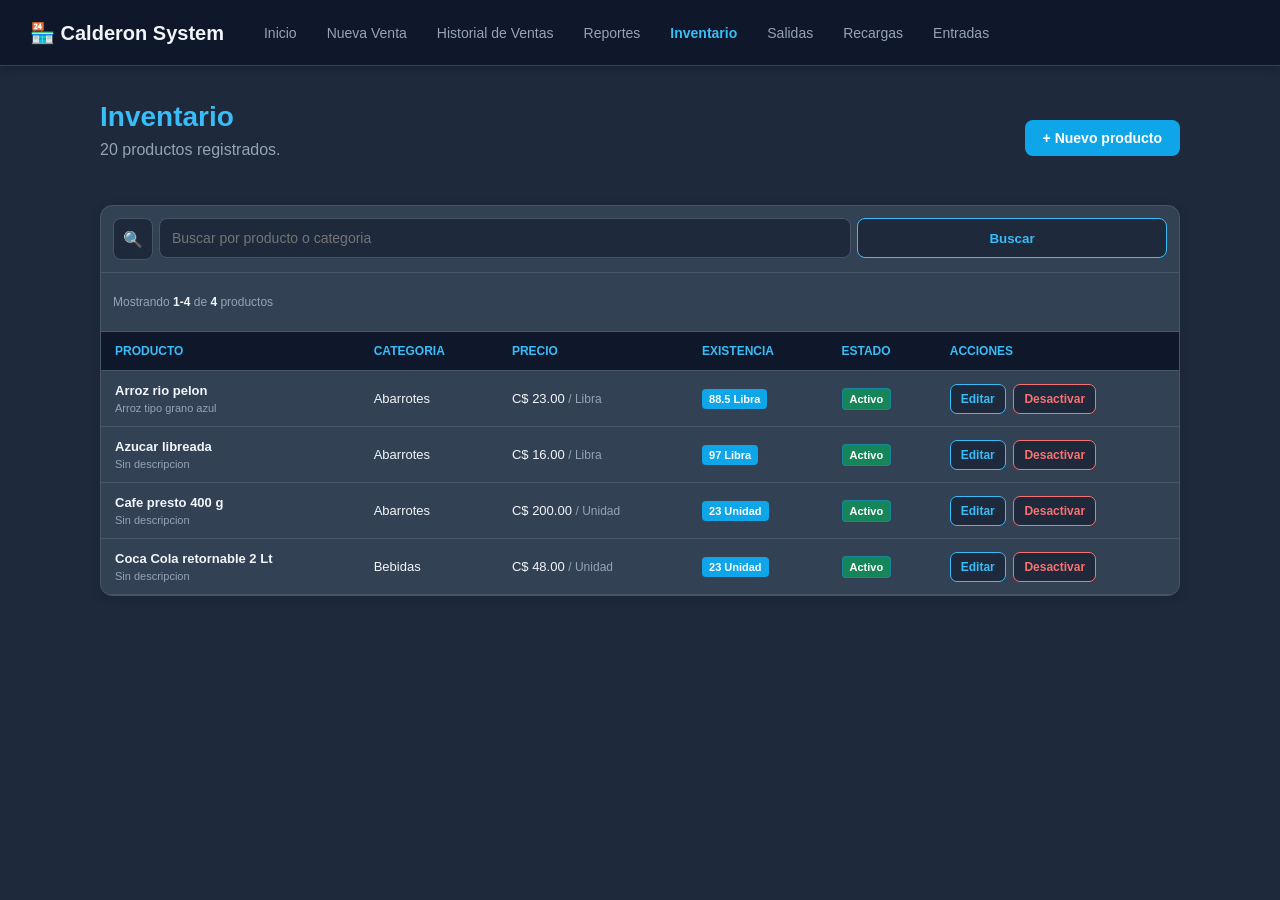
==== Archivos/Pulperia_Proyecto_Respaldo/inventario.html @ 555a3249 "Add files via upload" ====
<!DOCTYPE html>
<html lang="es">

<head>

    <meta charset="UTF-8">

    <meta name="viewport" content="width=device-width, initial-scale=1.0">

    <title>Inventario - Calderon System</title>

    <link rel="stylesheet" href="css/estilos.css">

</head>

<body>

    <header class="barra-superior">

        <div class="logo">
            🏪 Calderon System
        </div>

        <nav class="menu">

            <a href="index.html">Inicio</a>

            <a href="NVenta.html">Nueva Venta</a>

            <a href="historial.html">Historial de Ventas</a>

            <a href="reportes.html">Reportes</a>

            <a href="inventario.html" class="activo">Inventario</a>

            <a href="salidas.html">Salidas</a>

            <a href="recargas.html">Recargas</a>

            <a href="Entradas.html">Entradas</a>

        </nav>

    </header>


    <main class="contenido-principal">

        <section class="encabezado-pagina">

            <div>

                <h1>Inventario</h1>

                <p>20 productos registrados.</p>

            </div>


            <a href="#" class="boton-nuevo-producto">
                + Nuevo producto
            </a>

        </section>


        <section class="inventario-contenedor">

            <div class="busqueda-inventario">

                <div class="icono-busqueda">
                    🔍
                </div>

                <input
                    type="text"
                    placeholder="Buscar por producto o categoria"
                >

                <button>
                    Buscar
                </button>

            </div>

            <div class="controles-inventario">

                <div class="cantidad-productos">
                    Mostrando <strong>1-4</strong> de <strong>4</strong> productos
                </div>

            </div>

            <table class="tabla-inventario">


    <thead>

        <tr>

            <th>Producto</th>
            <th>Categoria</th>
            <th>Precio</th>
            <th>Existencia</th>
            <th>Estado</th>
            <th>Acciones</th>

        </tr>

    </thead>


    <tbody>

        <tr>

            <td>
                <strong>Arroz rio pelon</strong>
                <small>Arroz tipo grano azul</small>
            </td>

            <td>Abarrotes</td>

            <td>
                C$ 23.00 <span>/ Libra</span>
            </td>

            <td>
                <span class="stock-normal">88.5 Libra</span>
            </td>

            <td>
                <span class="estado-activo">Activo</span>
            </td>

            <td class="acciones-producto">

                <button class="boton-editar">
                    Editar
                </button>

                <button class="boton-desactivar">
                    Desactivar
                </button>

            </td>

        </tr>


        <tr>

            <td>
                <strong>Azucar libreada</strong>
                <small>Sin descripcion</small>
            </td>

            <td>Abarrotes</td>

            <td>
                C$ 16.00 <span>/ Libra</span>
            </td>

            <td>
                <span class="stock-normal">97 Libra</span>
            </td>

            <td>
                <span class="estado-activo">Activo</span>
            </td>

            <td class="acciones-producto">

                <button class="boton-editar">
                    Editar
                </button>

                <button class="boton-desactivar">
                    Desactivar
                </button>

            </td>

        </tr>


        <tr>

            <td>
                <strong>Cafe presto 400 g</strong>
                <small>Sin descripcion</small>
            </td>

            <td>Abarrotes</td>

            <td>
                C$ 200.00 <span>/ Unidad</span>
            </td>

            <td>
                <span class="stock-normal">23 Unidad</span>
            </td>

            <td>
                <span class="estado-activo">Activo</span>
            </td>

            <td class="acciones-producto">

                <button class="boton-editar">
                    Editar
                </button>

                <button class="boton-desactivar">
                    Desactivar
                </button>

            </td>

        </tr>


        <tr>

            <td>
                <strong>Coca Cola retornable 2 Lt</strong>
                <small>Sin descripcion</small>
            </td>

            <td>Bebidas</td>

            <td>
                C$ 48.00 <span>/ Unidad</span>
            </td>

            <td>
                <span class="stock-normal">23 Unidad</span>
            </td>

            <td>
                <span class="estado-activo">Activo</span>
            </td>

            <td class="acciones-producto">

                <button class="boton-editar">
                    Editar
                </button>

                <button class="boton-desactivar">
                    Desactivar
                </button>

            </td>

        </tr>

    </tbody>

</table>

        </div>

                </section>

            </main>


    <script src="js/script.js"></script>

</body>

</html>
---- Archivos/Pulperia_Proyecto_Respaldo/css/estilos.css ----
/* index.html */
/* Fuente y Color  */
body {
    margin: 0;
    font-family: Arial, sans-serif;
    background-color: #1e293b;
    color: #f1f5f9;
    color-scheme: dark;
}

/* Banner */
.barra-superior {
    background-color: #0f172a;
    height: 65px;
    display: flex;
    align-items: center;
    padding: 0px 30px;
    border-bottom: 1px solid #334155;
    box-shadow: 0 2px 8px rgba(15, 23, 42, 0.45);
}

/* Emoji de la pulperia */
.logo {
    font-size: 20px;
    font-weight: bold;
    color: #f1f5f9;
}

/* Menu de navegacion */
.menu {
    display: flex;
    gap: 30px;
    margin-left: 40px;
}

/* Estilo del texto de la pestaña de Navegacion */
.menu a {
    text-decoration: none;
    color: #94a3b8;
    font-size: 14px;
}

/* Estilo de la pestaña de Navegacion al pasar el mouse por encima */
.menu a:hover {
    color: #38bdf8;
}

/* Estilo de la pestaña de Navegacion activa */
.menu a.activo {
    color: #38bdf8;
    font-weight: bold;
}

/* Todo lo que esta debajo del banner */
.contenido-principal {
    padding: 35px 100px;
}

/* Encabezado del dashboard */
.encabezado-dashboard {
    display: flex;
    justify-content: space-between;
    align-items: center;
    margin-bottom: 30px;
}

/* Estilo del texto del encabezado del dashboard */
.encabezado-dashboard h1 {
    margin: 0;
    font-size: 28px;
    color: #38bdf8;
}

.encabezado-dashboard p {
    margin-top: 8px;
    color: #94a3b8;
}

/* Estilo de la fecha del dashboard */
.fecha {
    color: #38bdf8;
    font-size: 14px;
    background-color: #334155;
    border: 1px solid #475569;
    padding: 18px;
    border-radius: 12px;
    display: flex;
    align-items: center;
    gap: 15px;
    box-shadow: 0 3px 10px rgba(15, 23, 42, 0.25);
}

.tarjetas-resumen {
    display: grid;
    grid-template-columns: repeat(3, 1fr);
    gap: 20px;
}

.tarjeta {
    color: #f1f5f9;
    padding: 18px;
    border-radius: 12px;
    display: flex;      
    align-items: center;
    gap: 15px;
    box-shadow: 0 3px 10px rgba(15, 23, 42, 0.25);
}

.tarjeta-ventas {
    background-color: #16865a;
    border: 1px solid #16869a;
}

.tarjeta-productos {
    background-color: #0284c7;
    border: 1px solid #38bdf8;
}

.tarjeta-stock {
    background-color: #b45309;
    border: 1px solid #f59e0b;
}

.icono {
    font-size: 27px;
}

.tarjeta h3 {
    margin: 0 0 8px 0;
    color: #f1f5f9;
    font-size: 15px;
    font-weight: bold;
}

.tarjeta p {
    margin: 0;
    color: #ffffff;
    font-size: 22px;
}

.informacion-dashboard {
    display: grid;
    grid-template-columns: 2fr 1fr;
    gap: 20px;
    margin-top: 30px;
}

.ventas-recientes, .stock-bajo {
    background-color: #334155;
    border: 1px solid #475569;
    padding: 22px;
    border-radius: 12px;
    box-shadow: 0 3px 10px rgba(15, 23, 42, 0.25);
}

.ventas-recientes h2, .stock-bajo h2 {
    margin: 0 0 20px 0;
    color: #38bdf8;
    font-size: 18px;
}

table {
    width: 100%;
    border-collapse: collapse;
}

th {
    text-align: left;
    color: #94a3b8;
    font-size: 13px;
    padding: 10px;
    border-bottom: 1px solid #475569;
}

td {
    padding: 12px 10px;
    color: #f1f5f9;
    font-size: 14px;
    border-bottom: 1px solid #475569;
}

.acciones-rapidas {
    margin-top: 30px;
}

.acciones-rapidas h2 {
    margin: 0 0 20px 0;
    color: #38bdf8;
    font-size: 18px;
}

.botones-acciones {
    display: grid;
    grid-template-columns: repeat(3, 1fr);
    gap: 20px;
}

.boton-accion {
    background-color: #334155;
    border: 1px solid #475569;
    padding: 18px;
    border-radius: 12px;
    display: flex;
    align-items: center;
    gap: 12px;
    text-decoration: none;
    color: #f1f5f9;
    font-size: 14px;
    box-shadow: 0 3px 10px rgba(15, 23, 42, 0.25);
    transition: 0.2s;
}

.boton-accion:hover {
    transform: translateY(-2px);
    background-color: #1e293b;
    border-color: #38bdf8;
    color: #38bdf8;
    box-shadow: 0 4px 12px rgba(15, 23, 42, 0.4);
}

.accion-icono {
    font-size: 24px;
}

/* historial.html */
.encabezado-pagina {
    display: flex;
    justify-content: space-between;
    align-items: center;
    margin-bottom: 30px;
}

.encabezado-pagina h1 {
    margin: 0;
    font-size: 28px;
    color: #38bdf8;
}

.encabezado-pagina p {
    margin-top: 8px;
    color: #94a3b8;
}

.boton-nueva-venta {
    background-color: #16865a;
    border: 1px solid #16869a;
    color: #ffffff;
    padding: 11px 18px;
    border-radius: 8px;
    text-decoration: none;
    font-size: 14px;
    font-weight: bold;
}

.boton-nueva-venta:hover {
    background-color: #157347;
}

.filtros-historial {
    background-color: #334155;
    border: 1px solid #475569;
    padding: 22px;
    border-radius: 12px;
    box-shadow: 0 3px 10px rgba(15, 23, 42, 0.25);
    display: grid;
    grid-template-columns: 1fr 1fr 1.2fr auto auto;
    gap: 8px;
    align-items: end;
}

.campo-filtro {
    display: flex;
    flex-direction: column;
    gap: 7px;
}

.campo-filtro label {
    color: #f1f5f9;
    font-size: 13px;
    font-weight: bold;
}

.campo-filtro input {
    height: 40px;
    padding: 0 12px;
    border: 1px solid #475569;
    border-radius: 8px;
    background-color: #1e293b;
    color: #f1f5f9;
    font-size: 14px;
    box-sizing: border-box;
}

.campo-filtro input:focus {
    outline: none;
    border-color: #38bdf8;
}

.boton-filtrar {
    height: 40px;
    padding: 0 25px;
    border: none;
    border-radius: 8px;
    background-color: #0ea5e9;
    color: #ffffff;
    font-weight: bold;
    cursor: pointer;
}

.boton-filtrar:hover {
    background-color: #0284c7;
}

.boton-limpiar {
    height: 40px;
    width: 55px;
    border: 1px solid #475569;
    border-radius: 8px;
    background-color: #1e293b;
    color: #f1f5f9;
    cursor: pointer;
}

.boton-limpiar:hover {
    background-color: #475569;
}

.filtros-rapidos {
    grid-column: 1 / -1;
    display: flex;
    gap: 8px;
    margin-top: 5px;
}

.filtro-rapido {
    padding: 7px 12px;
    border-radius: 8px;
    border: 1px solid #475569;
    background-color: #1e293b;
    color: #f1f5f9;
    font-size: 13px;
    cursor: pointer;
}

.filtro-rapido:hover {
    background-color: #475569;
}

.filtro-rapido.activo {
    background-color: #0ea5e9;
    border-color: #0ea5e9;
    color: #ffffff;
}

.resultados-historial {
    background-color: #334155;
    border: 1px solid #475569;
    margin-top: 15px;
    border-radius: 12px;
    box-shadow: 0 3px 10px rgba(15, 23, 42, 0.25);
    overflow: hidden;
}

.cabecera-resultados {
    min-height: 70px;
    padding: 0 15px;
    display: flex;
    justify-content: space-between;
    align-items: center;
    border-bottom: 1px solid #475569;
}

.cabecera-resultados span {
    color: #94a3b8;
    font-size: 14px;
}

.ventas-por-pagina {
    padding: 10px 12px;
    border: 1px solid #475569;
    border-radius: 8px;
    background-color: #1e293b;
    color: #f1f5f9;
    font-size: 14px;
}

.sin-ventas {
    min-height: 280px;
    display: flex;
    flex-direction: column;
    justify-content: center;
    align-items: center;
    text-align: center;
}

.icono-sin-ventas {
    font-size: 40px;
    margin-bottom: 15px;
}

.sin-ventas h2 {
    margin: 0 0 8px 0;
    color: #f1f5f9;
    font-size: 16px;
}

.sin-ventas p {
    margin: 0;
    color: #94a3b8;
    font-size: 14px;
}

/* recargas.html */
.cuadro-Claro-Tigo {
    display: grid;
    grid-template-columns: repeat(2, 1fr);
    gap: 40px;
}

.cuadro{
    color: #f1f5f9;
    padding: 25px ;
    border-radius: 12px;
    display: flex;      
    align-items: center;
    gap: 60px;
    box-shadow: 0 3px 10px rgba(15, 23, 42, 0.25);
}

.claro {
    background: linear-gradient(135deg, #991b1b, #dc2626);
    border: 1px solid #f87171;
}

.tigo {
    background: linear-gradient(135deg, #1e3a8a, #2563eb);
    border: 1px solid #38bdf8;
}

.cuadro p {
    margin: 0;
    font-size: 20px;
}

.zona-recargas {
    display: grid;
    grid-template-columns: 330px 1fr;
    margin-top: 20px;
    gap: 20px;
}

.formulario-recarga {
    background-color: #334155;
    border: 1px solid #475569;
    width: 100%;
    max-width: 330px;
    padding: 20px;
    border-radius: 12px;
    box-shadow: 0 3px 10px rgba(15, 23, 42, 0.25);
    box-sizing: border-box;
}

.formulario-recarga h2 {
    margin: 0 0 20px 0;
    color: #38bdf8;
    font-size: 18px;
}

.campo-recarga {
    display: flex;
    flex-direction: column;
    gap: 7px;
    margin-bottom: 17px;
}

.campo-recarga label {
    color: #f1f5f9;
    font-size: 13px;
    font-weight: bold;
}

.campo-recarga select, .campo-recarga input {
    width: 100%;
    height: 40px;
    padding: 0 12px;
    border: 1px solid #475569;
    border-radius: 8px;
    background-color: #1e293b;
    color: #f1f5f9;
    font-size: 14px;
    box-sizing: border-box;
}

.campo-recarga select:focus, .campo-recarga input:focus {
    outline: none;
    border-color: #38bdf8;
}

.campo-monto {
    display: flex;
}

.campo-monto span {
    width: 42px;
    height: 40px;
    display: flex;
    align-items: center;
    justify-content: center;
    background-color: #0f172a;
    border: 1px solid #475569;
    border-radius: 8px 0 0 8px;
    color: #38bdf8;
    box-sizing: border-box;
}

.campo-monto input {
    border-radius: 0 8px 8px 0;
}

.boton-registrar-recarga {
    width: 100%;
    height: 40px;
    border: none;
    border-radius: 8px;
    background-color: #0ea5e9;
    color: #ffffff;
    font-size: 14px;
    font-weight: bold;
    cursor: pointer;
}

.boton-registrar-recarga:hover {
    background-color: #0284c7;
}

.ultimas-recargas {

    background-color: #334155;

    border: 1px solid #475569;

    border-radius: 12px;

    box-shadow: 0 3px 10px rgba(15, 23, 42, 0.25);

    overflow: hidden;

}


.ultimas-recargas h2 {

    margin: 0;

    padding: 12px 15px;

    background-color: #0f172a;

    color: #38bdf8;

    font-size: 18px;

}


.tabla-recargas {

    overflow-x: auto;

}


.ultimas-recargas table {

    width: 100%;

    border-collapse: collapse;

}


.ultimas-recargas th {

    text-align: left;

    padding: 10px 12px;

    color: #94a3b8;

    font-size: 12px;

    border-bottom: 1px solid #475569;

}


.ultimas-recargas td {

    padding: 10px 12px;

    color: #f1f5f9;

    font-size: 13px;

    border-bottom: 1px solid #475569;

}


.ultimas-recargas tbody tr:hover {

    background-color: #1e293b;

}


.etiqueta {

    display: inline-block;

    padding: 3px 8px;

    border-radius: 4px;

    color: white;

    font-size: 11px;

    font-weight: bold;

}


.etiqueta.tigo {

    background-color: #2563eb;

}


.etiqueta.claro { 

    background-color: #dc2626;

}


.monto-recarga {

    text-align: right;

    font-weight: bold;

    color: #38bdf8 !important;

}

/* salidas.html */

.etiqueta-stock {

    background-color: #334155;

    color: #fbbf24;

    border: 1px solid #f59e0b;

    padding: 7px 14px;

    border-radius: 6px;

    font-size: 12px;

    font-weight: bold;

}


.zona-salidas {

    display: grid;

    grid-template-columns: 330px 1fr;

    gap: 20px;

    margin-top: 20px;

}


.formulario-salida {

    background-color: #334155;

    border: 1px solid #475569;

    padding: 20px;

    border-radius: 12px;

    box-shadow: 0 3px 10px rgba(15, 23, 42, 0.25);

    box-sizing: border-box;

}


.formulario-salida h2 {

    margin: 0 0 20px 0;

    color: #38bdf8;

    font-size: 18px;

}


.campo-salida {

    display: flex;

    flex-direction: column;

    gap: 7px;

    margin-bottom: 17px;

}


.campo-salida label {

    color: #f1f5f9;

    font-size: 13px;

    font-weight: bold;

}


.campo-salida select,
.campo-salida input {

    width: 100%;

    height: 40px;

    padding: 0 12px;

    border: 1px solid #475569;

    border-radius: 8px;

    background-color: #1e293b;

    color: #f1f5f9;

    font-size: 14px;

    box-sizing: border-box;

}


.campo-salida select:focus,
.campo-salida input:focus {

    outline: none;

    border-color: #38bdf8;

}


.campo-salida small {

    color: #94a3b8;

    font-size: 11px;

}


.boton-registrar-salida {

    width: 100%;

    height: 40px;

    border: 1px solid #16869a;

    border-radius: 8px;

    background-color: #16865a;

    color: #ffffff;

    font-size: 14px;

    font-weight: bold;

    cursor: pointer;

}


.boton-registrar-salida:hover {

    background-color: #157347;

}

/* Historial de salidas */

.historial-salidas {

    background-color: #334155;

    border: 1px solid #475569;

    border-radius: 12px;

    box-shadow: 0 3px 10px rgba(15, 23, 42, 0.25);

    overflow: hidden;

}


.historial-salidas h2 {

    margin: 0;

    padding: 12px 15px;

    background-color: #0f172a;

    color: #38bdf8;

    font-size: 18px;

}


.tabla-salidas {

    overflow-x: auto;

}


.historial-salidas table {

    width: 100%;

    border-collapse: collapse;

}


.historial-salidas th {

    text-align: left;

    padding: 10px 12px;

    color: #94a3b8;

    font-size: 12px;

    border-bottom: 1px solid #475569;

}


.historial-salidas td {

    padding: 10px 12px;

    color: #f1f5f9;

    font-size: 13px;

    border-bottom: 1px solid #475569;

}


.historial-salidas tbody tr:hover {

    background-color: #1e293b;

}


.cantidad-salida {

    display: inline-block;

    padding: 4px 8px;

    border-radius: 4px;

    background-color: #16865a;

    border: 1px solid #16869a;

    color: #ffffff;

    font-size: 11px;

    font-weight: bold;

}

/* inventario.html */

.boton-nuevo-producto {

    background-color: #0ea5e9;

    color: #ffffff;

    padding: 10px 18px;

    border-radius: 8px;

    text-decoration: none;

    font-size: 14px;

    font-weight: bold;

}


.boton-nuevo-producto:hover {

    background-color: #0284c7;

}


.inventario-contenedor {

    background-color: #334155;

    border: 1px solid #475569;

    border-radius: 12px;

    box-shadow: 0 3px 10px rgba(15, 23, 42, 0.25);

    overflow: hidden;

}


.busqueda-inventario {

    display: grid;

    grid-template-columns: 40px 1fr 310px;

    gap: 6px;

    padding: 12px;

    border-bottom: 1px solid #475569;

}


.icono-busqueda {

    height: 40px;

    display: flex;

    align-items: center;

    justify-content: center;

    border: 1px solid #475569;

    background-color: #1e293b;

    color: #94a3b8;

    border-radius: 8px;

}


.busqueda-inventario input {

    height: 40px;

    padding: 0 12px;

    border: 1px solid #475569;

    border-radius: 8px;

    background-color: #1e293b;

    color: #f1f5f9;

    font-size: 14px;

    box-sizing: border-box;

}


.busqueda-inventario input:focus {

    outline: none;

    border-color: #38bdf8;

}


.busqueda-inventario button {

    height: 40px;

    border: 1px solid #38bdf8;

    border-radius: 8px;

    background-color: #1e293b;

    color: #38bdf8;

    font-weight: bold;

    cursor: pointer;

}


.busqueda-inventario button:hover {

    background-color: #0ea5e9;

    border-color: #0ea5e9;

    color: #ffffff;

}

.controles-inventario {

    min-height: 58px;

    padding: 0 12px;

    display: flex;

    justify-content: space-between;

    align-items: center;

    border-bottom: 1px solid #475569;

}


.cantidad-productos {

    color: #94a3b8;

    font-size: 12px;

}


.cantidad-productos strong {

    color: #f1f5f9;

}


.filas-pagina {

    display: flex;

    align-items: center;

    gap: 8px;

    color: #f1f5f9;

    font-size: 12px;

}


.filas-pagina select {

    height: 36px;

    min-width: 90px;

    padding: 0 10px;

    border: 1px solid #475569;

    border-radius: 8px;

    background-color: #1e293b;

    color: #f1f5f9;

    font-size: 13px;

}

/* Tabla de inventario */

.tabla-inventario {

    width: 100%;

    border-collapse: collapse;

}


.tabla-inventario th {

    text-align: left;

    padding: 12px 14px;

    background-color: #0f172a;

    color: #38bdf8;

    font-size: 12px;

    text-transform: uppercase;

    border-bottom: 1px solid #475569;

}


.tabla-inventario td {

    padding: 12px 14px;

    color: #f1f5f9;

    font-size: 13px;

    border-bottom: 1px solid #475569;

}


.tabla-inventario tbody tr:hover {

    background-color: #1e293b;

}


.tabla-inventario td strong {

    display: block;

    color: #f1f5f9;

    font-size: 13px;

}


.tabla-inventario td small {

    display: block;

    margin-top: 4px;

    color: #94a3b8;

    font-size: 11px;

}


.tabla-inventario td span {

    color: #94a3b8;

    font-size: 12px;

}

.acciones-producto {

    white-space: nowrap;

}


.acciones-producto button {

    padding: 7px 10px;

    border-radius: 7px;

    font-size: 12px;

    font-weight: bold;

    cursor: pointer;

    background-color: #1e293b;

}


.boton-editar {

    border: 1px solid #38bdf8;

    color: #38bdf8;

}


.boton-editar:hover {

    background-color: #0ea5e9;

    border-color: #0ea5e9;

    color: #ffffff;

}


.boton-desactivar {

    border: 1px solid #f87171;

    color: #f87171;

    margin-left: 4px;

}


.boton-desactivar:hover {

    background-color: #ef4444;

    border-color: #ef4444;

    color: #ffffff;

}

.stock-normal {

    background-color: #0ea5e9;

    color: #ffffff !important;

    padding: 4px 7px;

    border-radius: 4px;

    font-size: 11px !important;

    font-weight: bold;

}


.estado-activo {

    background-color: #16865a;

    border: 1px solid #16869a;

    color: #ffffff !important;

    padding: 4px 7px;

    border-radius: 4px;

    font-size: 11px !important;

    font-weight: bold;

}


/* REPORTES */

.reportes-filtros {
    display: flex;
    align-items: end;
    flex-wrap: wrap;
    gap: 16px;
    margin: 25px 0;
    padding: 20px;
    background-color: #334155;
    border: 1px solid #475569;
    border-radius: 10px;
}

.reportes-resumen {
    display: grid;
    grid-template-columns: repeat(3, minmax(0, 1fr));
    gap: 20px;
    margin-bottom: 25px;
}

.reporte-tarjeta {
    padding: 22px;
    background-color: #334155;
    border: 1px solid #475569;
    border-radius: 10px;
}

.reporte-tarjeta h3 {
    margin: 0 0 15px;
    color: #94a3b8;
    font-size: 14px;
}

.reporte-valor {
    margin: 0 0 10px;
    color: #38bdf8;
    font-size: 26px;
    font-weight: bold;
}

.reporte-tarjeta small {
    color: #94a3b8;
    font-size: 12px;
}

.reportes-panel {
    padding: 22px;
    background-color: #334155;
    border: 1px solid #475569;
    border-radius: 10px;
}

.reportes-panel-cabecera {
    margin-bottom: 20px;
}

.reportes-panel-cabecera h2 {
    margin: 0 0 8px;
    color: #f1f5f9;
    font-size: 18px;
}

.reportes-panel-cabecera p {
    margin: 0;
    color: #94a3b8;
    font-size: 13px;
}

.reportes-tabla-contenedor {
    overflow-x: auto;
}

.reportes-tabla {
    width: 100%;
    border-collapse: collapse;
}

.reportes-tabla th,
.reportes-tabla td {
    padding: 14px;
    text-align: left;
    border-bottom: 1px solid #475569;
    font-size: 13px;
}

.reportes-tabla th {
    background-color: #0f172a;
    color: #38bdf8;
}

.reportes-tabla td[colspan="3"] {
    padding: 30px;
    text-align: center;
    color: #94a3b8;
}

@media (max-width: 768px) {
    .reportes-resumen {
        grid-template-columns: 1fr;
    }

    .reportes-filtros {
        align-items: stretch;
        flex-direction: column;
    }
}

/* REPORTES: diseño de estadísticas comerciales */
.reportes-principal {
    max-width: 1370px;
    margin: 0 auto;
    padding: 28px 42px 50px;
    box-sizing: border-box;
}

.encabezado-reportes {
    display: flex;
    align-items: center;
    justify-content: space-between;
    gap: 20px;
    padding-bottom: 22px;
    margin-bottom: 22px;
    border-bottom: 1px solid #475569;
}

.titulo-con-icono { display: flex; align-items: center; gap: 11px; }
.titulo-con-icono h1 { margin: 0; color: #38bdf8; font-size: 27px; }
.icono-titulo { color: #38bdf8; font-size: 30px; font-weight: bold; }
.encabezado-reportes p { margin: 7px 0 0; color: #94a3b8; font-size: 14px; }

.boton-imprimir {
    flex-shrink: 0; padding: 10px 15px; border: 1px solid #475569; border-radius: 8px;
    background: #334155; color: #f1f5f9; font-size: 13px; font-weight: 700; cursor: pointer;
    transition: background .2s, border-color .2s, color .2s;
}
.boton-imprimir:hover { background: #1e293b; border-color: #38bdf8; color: #38bdf8; }

.reportes-filtros {
    display: flex; align-items: end; gap: 15px; flex-wrap: wrap;
    margin: 0 0 22px; padding: 18px 20px; background: #334155;
    border: 1px solid #475569; border-radius: 10px; box-shadow: 0 3px 10px rgba(15, 23, 42, .25);
}
.campo-filtro { display: flex; flex-direction: column; gap: 7px; }
.campo-filtro label { color: #f1f5f9; font-size: 12px; font-weight: 700; }
.campo-filtro input { min-width: 160px; height: 39px; box-sizing: border-box; padding: 0 10px; border: 1px solid #475569; border-radius: 7px; background: #1e293b; color: #f1f5f9; font: inherit; font-size: 13px; }
.campo-filtro input:focus { outline: 2px solid rgba(56, 189, 248, .25); border-color: #38bdf8; }
.acciones-filtros { display: flex; gap: 9px; }
.boton-filtrar, .boton-limpiar { min-height: 39px; padding: 0 16px; border-radius: 7px; font-size: 13px; font-weight: 700; cursor: pointer; }
.boton-filtrar { border: 1px solid #0ea5e9; background: #0ea5e9; color: #ffffff; }
.boton-filtrar:hover { background: #0284c7; }
.boton-limpiar { border: 1px solid #475569; background: #1e293b; color: #f1f5f9; }
.boton-limpiar:hover { background: #475569; }
.mensaje-filtro { flex-basis: 100%; margin: 0; color: #94a3b8; font-size: 12px; }

.reportes-resumen { display: grid; grid-template-columns: repeat(3, minmax(0, 1fr)); gap: 17px; margin-bottom: 22px; }
.reporte-tarjeta { display: flex; align-items: center; gap: 15px; min-width: 0; padding: 20px; background: #334155; border: 1px solid #475569; border-radius: 10px; box-shadow: 0 3px 10px rgba(15, 23, 42, .25); }
.tarjeta-reporte-icono { display: flex; align-items: center; justify-content: center; flex: 0 0 44px; height: 44px; border-radius: 10px; font-size: 22px; font-weight: bold; }
.tarjeta-ventas .tarjeta-reporte-icono { color: #34d399; background: rgba(22, 134, 90, 0.25); border: 1px solid #16869a; }
.tarjeta-transacciones .tarjeta-reporte-icono { color: #38bdf8; background: rgba(14, 165, 233, 0.2); border: 1px solid #0ea5e9; }
.tarjeta-ganancias .tarjeta-reporte-icono { color: #fbbf24; background: rgba(245, 158, 11, 0.2); border: 1px solid #f59e0b; }
.reporte-etiqueta { margin: 0 0 7px; color: #94a3b8; font-size: 13px; font-weight: 600; }
.reporte-valor { margin: 0 0 5px; color: #38bdf8; font-size: 25px; font-weight: 750; letter-spacing: -.4px; }
.reporte-tarjeta small { color: #94a3b8; font-size: 11px; }

.reportes-grid { display: grid; grid-template-columns: minmax(0, 1.8fr) minmax(300px, 1fr); gap: 18px; margin-bottom: 20px; align-items: stretch; }
.reportes-panel { min-width: 0; padding: 20px; background: #334155; border: 1px solid #475569; border-radius: 10px; box-shadow: 0 3px 10px rgba(15, 23, 42, .25); }
.reportes-panel-cabecera { display: flex; align-items: flex-start; gap: 10px; margin-bottom: 18px; }
.reportes-panel-cabecera h2 { margin: 1px 0 5px; color: #f1f5f9; font-size: 16px; }
.reportes-panel-cabecera p { margin: 0; color: #94a3b8; font-size: 12px; line-height: 1.5; }
.panel-icono { flex: 0 0 27px; font-size: 22px; font-weight: bold; line-height: 1; }
.panel-icono.azul { color: #38bdf8; }
.panel-icono.verde { color: #34d399; }
.panel-icono.dorado { color: #fbbf24; }
.grafico-vacio { min-height: 220px; display: flex; flex-direction: column; align-items: center; justify-content: center; gap: 10px; padding: 20px; text-align: center; border-top: 1px solid #475569; color: #94a3b8; }
.grafico-vacio-icono { display: flex; align-items: center; justify-content: center; width: 52px; height: 52px; border-radius: 14px; background: #1e293b; border: 1px solid #475569; color: #38bdf8; font-size: 27px; }
.grafico-vacio strong { color: #f1f5f9; font-size: 13px; }
.grafico-vacio span { max-width: 340px; font-size: 12px; line-height: 1.6; }
.grafico-circular-vacio { width: 180px; height: 180px; margin: 22px auto 12px; display: flex; align-items: center; justify-content: center; border-radius: 50%; background: conic-gradient(#475569 0deg 360deg); position: relative; }
.grafico-circular-centro { width: 112px; height: 112px; display: flex; flex-direction: column; align-items: center; justify-content: center; border-radius: 50%; background: #1e293b; }
.grafico-circular-centro strong { color: #38bdf8; font-size: 24px; }
.grafico-circular-centro span { margin-top: 4px; color: #94a3b8; font-size: 11px; }
.leyenda-vacia { display: flex; align-items: center; justify-content: center; gap: 7px; margin: 12px 0 3px; color: #94a3b8; font-size: 11px; }
.leyenda-vacia span { width: 9px; height: 9px; border-radius: 2px; background: #475569; }
.reportes-grid-tablas { grid-template-columns: repeat(2, minmax(0, 1fr)); }
.tabla-panel { padding: 18px 0 0; overflow: hidden; }
.tabla-panel .reportes-panel-cabecera { padding: 0 18px; }
.reportes-tabla-contenedor { width: 100%; overflow-x: auto; }
.reportes-tabla { width: 100%; border-collapse: collapse; }
.reportes-tabla th { padding: 12px 14px; background: #0f172a; color: #38bdf8; font-size: 10px; text-transform: uppercase; letter-spacing: .35px; text-align: left; border-top: 1px solid #475569; border-bottom: 1px solid #475569; white-space: nowrap; }
.reportes-tabla td { padding: 13px 14px; color: #f1f5f9; font-size: 12px; border-bottom: 1px solid #475569; }
.reportes-tabla .estado-sin-datos { height: 65px; color: #94a3b8; text-align: center; }

@media (max-width: 1000px) {
    .reportes-principal { padding: 25px 24px 40px; }
    .reportes-grid { grid-template-columns: minmax(0, 1fr); }
    .reportes-grid-tablas { grid-template-columns: minmax(0, 1fr); }
}
@media (max-width: 700px) {
    .reportes-principal { padding: 22px 14px 32px; }
    .encabezado-reportes { align-items: flex-start; flex-direction: column; }
    .titulo-con-icono h1 { font-size: 23px; }
    .reportes-filtros { align-items: stretch; flex-direction: column; padding: 15px; }
    .campo-filtro input { width: 100%; }
    .acciones-filtros { display: grid; grid-template-columns: 1fr 1fr; }
    .reportes-resumen { grid-template-columns: minmax(0, 1fr); }
    .reporte-tarjeta { padding: 17px; }
}
@media print {
    .barra-superior, .reportes-filtros, .boton-imprimir { display: none !important; }
    .reportes-principal { max-width: none; padding: 0; }
    body { background: white; }
    .reportes-panel, .reporte-tarjeta { box-shadow: none; break-inside: avoid; }
}

/* Entradas.html */
:root {
    --entrada-bg-panel: #334155;
    --entrada-bg-oscuro: #0f172a;
    --entrada-bg-input: #1e293b;
    --entrada-borde: #475569;
    --entrada-acento-azul: #38bdf8;
    --entrada-acento-celeste: #0ea5e9;
    --entrada-acento-verde: #16865a;
    --entrada-borde-verde: #16869a;
    --entrada-texto-principal: #f1f5f9;
    --entrada-texto-secundario: #94a3b8;
}

.etiqueta-stock-entrada {
    background-color: rgba(22, 134, 90, 0.25);
    color: #34d399;
    border: 1px solid var(--entrada-borde-verde);
    padding: 8px 15px;
    border-radius: 8px;
    font-size: 12px;
    font-weight: bold;
}

.resumen-entradas {
    display: grid;
    grid-template-columns: repeat(3, 1fr);
    gap: 18px;
    margin-bottom: 22px;
}

.tarjeta-entrada-resumen {
    background-color: var(--entrada-bg-panel);
    border: 1px solid var(--entrada-borde);
    border-radius: 12px;
    padding: 16px 20px;
    display: flex;
    align-items: center;
    gap: 14px;
    box-shadow: 0 3px 10px rgba(15, 23, 42, 0.25);
}

.icono-entrada-resumen {
    width: 44px;
    height: 44px;
    border-radius: 10px;
    display: flex;
    align-items: center;
    justify-content: center;
    font-size: 20px;
    flex-shrink: 0;
}

.icono-entrada-resumen.icono-azul {
    background-color: rgba(14, 165, 233, 0.2);
    border: 1px solid var(--entrada-acento-celeste);
}

.icono-entrada-resumen.icono-verde {
    background-color: rgba(22, 134, 90, 0.25);
    border: 1px solid var(--entrada-borde-verde);
}

.icono-entrada-resumen.icono-celeste {
    background-color: rgba(56, 189, 248, 0.15);
    border: 1px solid var(--entrada-acento-azul);
}

.etiqueta-resumen-entrada {
    display: block;
    color: var(--entrada-texto-secundario);
    font-size: 12px;
    margin-bottom: 4px;
}

.tarjeta-entrada-resumen strong {
    color: var(--entrada-texto-principal);
    font-size: 22px;
}

.zona-entradas {
    display: flex;
    flex-direction: column;
    gap: 22px;
}

.formulario-entrada {
    background-color: var(--entrada-bg-panel);
    border: 1px solid var(--entrada-borde);
    border-radius: 12px;
    box-shadow: 0 3px 10px rgba(15, 23, 42, 0.25);
    overflow: hidden;
}

.cabecera-formulario-entrada {
    background-color: var(--entrada-bg-oscuro);
    padding: 14px 20px;
    display: flex;
    justify-content: space-between;
    align-items: center;
    border-bottom: 1px solid var(--entrada-borde);
}

.cabecera-formulario-entrada h2 {
    margin: 0;
    color: var(--entrada-acento-azul);
    font-size: 17px;
}

.subtitulo-formulario-entrada {
    background-color: var(--entrada-acento-celeste);
    color: #ffffff;
    padding: 5px 10px;
    border-radius: 6px;
    font-size: 11px;
    font-weight: bold;
}

.cuerpo-formulario-entrada {
    padding: 20px;
}

.campos-entrada-grid {
    display: grid;
    grid-template-columns: repeat(4, minmax(0, 1fr));
    gap: 16px;
    align-items: start;
}

.campo-entrada {
    display: flex;
    flex-direction: column;
    gap: 7px;
}

.campo-entrada label {
    color: var(--entrada-texto-principal);
    font-size: 13px;
    font-weight: bold;
}

.campo-entrada select,
.campo-entrada input {
    width: 100%;
    height: 40px;
    padding: 0 12px;
    border: 1px solid var(--entrada-borde);
    border-radius: 8px;
    background-color: var(--entrada-bg-input);
    color: var(--entrada-texto-principal);
    font-size: 14px;
    box-sizing: border-box;
}

.campo-entrada select:focus,
.campo-entrada input:focus {
    outline: none;
    border-color: var(--entrada-acento-azul);
    box-shadow: 0 0 0 3px rgba(56, 189, 248, 0.2);
}

.campo-entrada small {
    color: var(--entrada-texto-secundario);
    font-size: 11px;
}

.pie-formulario-entrada {
    margin-top: 18px;
    padding-top: 16px;
    border-top: 1px solid var(--entrada-borde);
    display: flex;
    justify-content: space-between;
    align-items: center;
    gap: 16px;
}

.nota-formulario-entrada {
    color: var(--entrada-texto-secundario);
    font-size: 12px;
}

.boton-registrar-entrada {
    height: 40px;
    padding: 0 24px;
    border: 1px solid var(--entrada-acento-azul);
    border-radius: 8px;
    background-color: var(--entrada-acento-celeste);
    color: #ffffff;
    font-size: 14px;
    font-weight: bold;
    cursor: pointer;
    transition: background-color 0.2s;
}

.boton-registrar-entrada:hover {
    background-color: #0284c7;
}

.historial-entradas {
    background-color: var(--entrada-bg-panel);
    border: 1px solid var(--entrada-borde);
    border-radius: 12px;
    box-shadow: 0 3px 10px rgba(15, 23, 42, 0.25);
    overflow: hidden;
}

.cabecera-historial-entradas {
    background-color: var(--entrada-bg-oscuro);
    padding: 14px 20px;
    display: flex;
    justify-content: space-between;
    align-items: center;
    border-bottom: 1px solid var(--entrada-borde);
}

.cabecera-historial-entradas h2 {
    margin: 0;
    color: var(--entrada-acento-azul);
    font-size: 17px;
}

.contador-historial-entradas {
    color: var(--entrada-texto-secundario);
    font-size: 12px;
}

.tabla-entradas {
    overflow-x: auto;
}

.historial-entradas table {
    width: 100%;
    border-collapse: collapse;
}

.historial-entradas th {
    text-align: left;
    padding: 12px 16px;
    background-color: rgba(15, 23, 42, 0.45);
    color: var(--entrada-texto-secundario);
    font-size: 12px;
    border-bottom: 1px solid var(--entrada-borde);
}

.historial-entradas td {
    padding: 13px 16px;
    color: var(--entrada-texto-principal);
    font-size: 13px;
    border-bottom: 1px solid var(--entrada-borde);
}

.historial-entradas tbody tr:hover {
    background-color: var(--entrada-bg-input);
}

.cantidad-entrada {
    display: inline-block;
    padding: 4px 10px;
    border-radius: 20px;
    background-color: var(--entrada-acento-verde);
    border: 1px solid var(--entrada-borde-verde);
    color: #ffffff;
    font-size: 11px;
    font-weight: bold;
}

.motivo-entrada-etiqueta {
    display: inline-block;
    padding: 4px 9px;
    border-radius: 6px;
    font-size: 11px;
    font-weight: bold;
}

.motivo-entrada-etiqueta.stock {
    background-color: rgba(14, 165, 233, 0.2);
    color: var(--entrada-acento-azul);
    border: 1px solid var(--entrada-acento-celeste);
}

.motivo-entrada-etiqueta.devolucion {
    background-color: rgba(245, 158, 11, 0.2);
    color: #fbbf24;
    border: 1px solid #f59e0b;
}

@media (max-width: 980px) {
    .resumen-entradas {
        grid-template-columns: 1fr;
    }
    .campos-entrada-grid {
        grid-template-columns: repeat(2, minmax(0, 1fr));
    }
}

@media (max-width: 640px) {
    .campos-entrada-grid {
        grid-template-columns: 1fr;
    }
    .pie-formulario-entrada {
        flex-direction: column;
        align-items: stretch;
    }
}
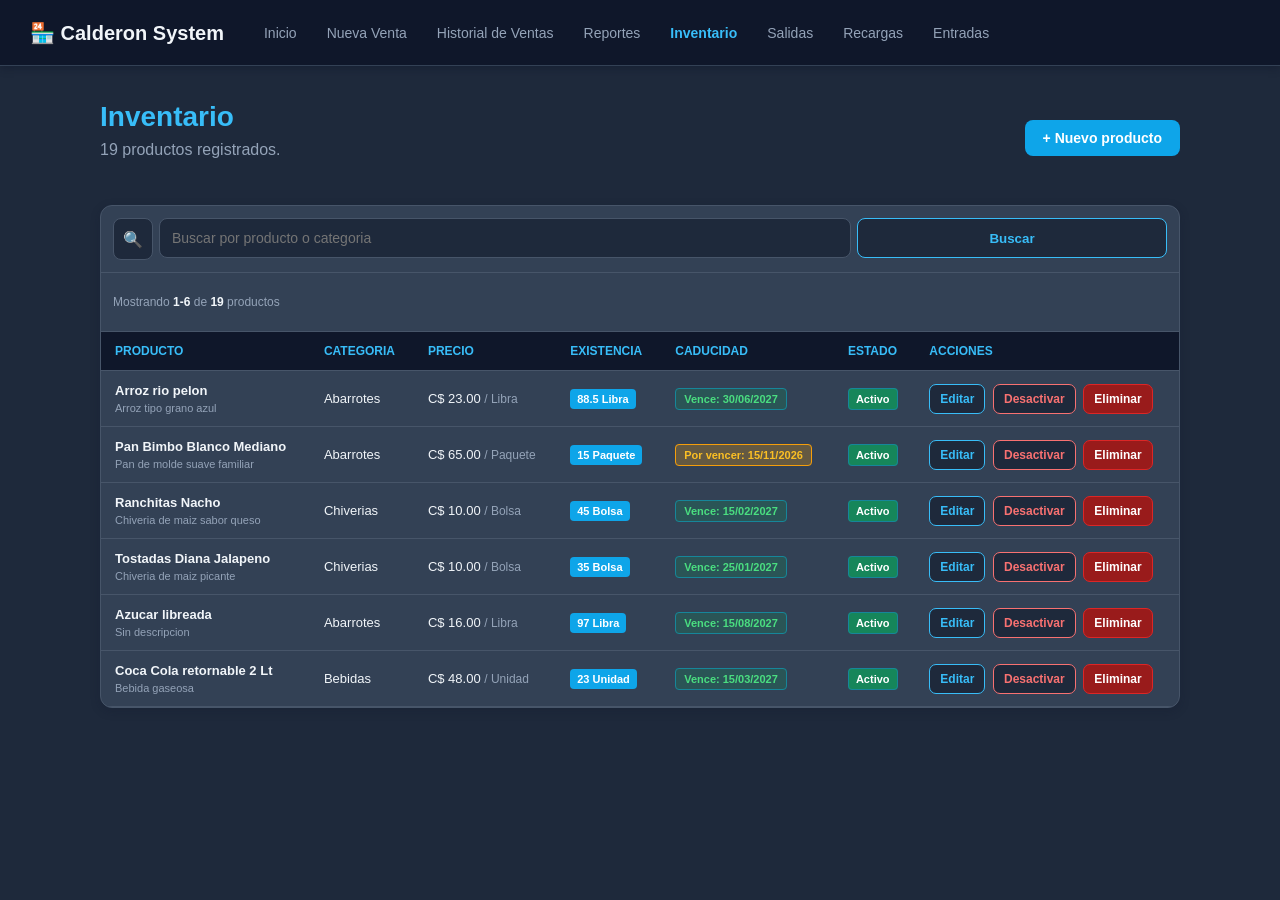
==== commit a02c82b3: "Upgrade" ====
--- a/Archivos/Pulperia_Proyecto_Respaldo/inventario.html
+++ b/Archivos/Pulperia_Proyecto_Respaldo/inventario.html
@@ -52,7 +52,7 @@
 
                 <h1>Inventario</h1>
 
-                <p>20 productos registrados.</p>
+                <p>19 productos registrados.</p>
 
             </div>
 
@@ -86,7 +86,7 @@
             <div class="controles-inventario">
 
                 <div class="cantidad-productos">
-                    Mostrando <strong>1-4</strong> de <strong>4</strong> productos
+                    Mostrando <strong>1-6</strong> de <strong>19</strong> productos
                 </div>
 
             </div>
@@ -102,6 +102,7 @@
             <th>Categoria</th>
             <th>Precio</th>
             <th>Existencia</th>
+            <th>Caducidad</th>
             <th>Estado</th>
             <th>Acciones</th>
 
@@ -130,17 +131,157 @@
             </td>
 
             <td>
-                <span class="estado-activo">Activo</span>
-            </td>
-
-            <td class="acciones-producto">
-
-                <button class="boton-editar">
-                    Editar
-                </button>
-
-                <button class="boton-desactivar">
-                    Desactivar
+                <span class="caducidad-vigente">Vence: 30/06/2027</span>
+            </td>
+
+            <td>
+                <span class="estado-activo">Activo</span>
+            </td>
+
+            <td class="acciones-producto">
+
+                <button class="boton-editar">
+                    Editar
+                </button>
+
+                <button class="boton-desactivar">
+                    Desactivar
+                </button>
+
+                <button class="boton-eliminar">
+                    Eliminar
+                </button>
+
+            </td>
+
+        </tr>
+
+
+        <tr>
+
+            <td>
+                <strong>Pan Bimbo Blanco Mediano</strong>
+                <small>Pan de molde suave familiar</small>
+            </td>
+
+            <td>Abarrotes</td>
+
+            <td>
+                C$ 65.00 <span>/ Paquete</span>
+            </td>
+
+            <td>
+                <span class="stock-normal">15 Paquete</span>
+            </td>
+
+            <td>
+                <span class="caducidad-por-vencer">Por vencer: 15/11/2026</span>
+            </td>
+
+            <td>
+                <span class="estado-activo">Activo</span>
+            </td>
+
+            <td class="acciones-producto">
+
+                <button class="boton-editar">
+                    Editar
+                </button>
+
+                <button class="boton-desactivar">
+                    Desactivar
+                </button>
+
+                <button class="boton-eliminar">
+                    Eliminar
+                </button>
+
+            </td>
+
+        </tr>
+
+
+        <tr>
+
+            <td>
+                <strong>Ranchitas Nacho</strong>
+                <small>Chiveria de maiz sabor queso</small>
+            </td>
+
+            <td>Chiverias</td>
+
+            <td>
+                C$ 10.00 <span>/ Bolsa</span>
+            </td>
+
+            <td>
+                <span class="stock-normal">45 Bolsa</span>
+            </td>
+
+            <td>
+                <span class="caducidad-vigente">Vence: 15/02/2027</span>
+            </td>
+
+            <td>
+                <span class="estado-activo">Activo</span>
+            </td>
+
+            <td class="acciones-producto">
+
+                <button class="boton-editar">
+                    Editar
+                </button>
+
+                <button class="boton-desactivar">
+                    Desactivar
+                </button>
+
+                <button class="boton-eliminar">
+                    Eliminar
+                </button>
+
+            </td>
+
+        </tr>
+
+
+        <tr>
+
+            <td>
+                <strong>Tostadas Diana Jalapeno</strong>
+                <small>Chiveria de maiz picante</small>
+            </td>
+
+            <td>Chiverias</td>
+
+            <td>
+                C$ 10.00 <span>/ Bolsa</span>
+            </td>
+
+            <td>
+                <span class="stock-normal">35 Bolsa</span>
+            </td>
+
+            <td>
+                <span class="caducidad-vigente">Vence: 25/01/2027</span>
+            </td>
+
+            <td>
+                <span class="estado-activo">Activo</span>
+            </td>
+
+            <td class="acciones-producto">
+
+                <button class="boton-editar">
+                    Editar
+                </button>
+
+                <button class="boton-desactivar">
+                    Desactivar
+                </button>
+
+                <button class="boton-eliminar">
+                    Eliminar
                 </button>
 
             </td>
@@ -166,35 +307,43 @@
             </td>
 
             <td>
-                <span class="estado-activo">Activo</span>
-            </td>
-
-            <td class="acciones-producto">
-
-                <button class="boton-editar">
-                    Editar
-                </button>
-
-                <button class="boton-desactivar">
-                    Desactivar
-                </button>
-
-            </td>
-
-        </tr>
-
-
-        <tr>
-
-            <td>
-                <strong>Cafe presto 400 g</strong>
-                <small>Sin descripcion</small>
-            </td>
-
-            <td>Abarrotes</td>
-
-            <td>
-                C$ 200.00 <span>/ Unidad</span>
+                <span class="caducidad-vigente">Vence: 15/08/2027</span>
+            </td>
+
+            <td>
+                <span class="estado-activo">Activo</span>
+            </td>
+
+            <td class="acciones-producto">
+
+                <button class="boton-editar">
+                    Editar
+                </button>
+
+                <button class="boton-desactivar">
+                    Desactivar
+                </button>
+
+                <button class="boton-eliminar">
+                    Eliminar
+                </button>
+
+            </td>
+
+        </tr>
+
+
+        <tr>
+
+            <td>
+                <strong>Coca Cola retornable 2 Lt</strong>
+                <small>Bebida gaseosa</small>
+            </td>
+
+            <td>Bebidas</td>
+
+            <td>
+                C$ 48.00 <span>/ Unidad</span>
             </td>
 
             <td>
@@ -202,53 +351,25 @@
             </td>
 
             <td>
-                <span class="estado-activo">Activo</span>
-            </td>
-
-            <td class="acciones-producto">
-
-                <button class="boton-editar">
-                    Editar
-                </button>
-
-                <button class="boton-desactivar">
-                    Desactivar
-                </button>
-
-            </td>
-
-        </tr>
-
-
-        <tr>
-
-            <td>
-                <strong>Coca Cola retornable 2 Lt</strong>
-                <small>Sin descripcion</small>
-            </td>
-
-            <td>Bebidas</td>
-
-            <td>
-                C$ 48.00 <span>/ Unidad</span>
-            </td>
-
-            <td>
-                <span class="stock-normal">23 Unidad</span>
-            </td>
-
-            <td>
-                <span class="estado-activo">Activo</span>
-            </td>
-
-            <td class="acciones-producto">
-
-                <button class="boton-editar">
-                    Editar
-                </button>
-
-                <button class="boton-desactivar">
-                    Desactivar
+                <span class="caducidad-vigente">Vence: 15/03/2027</span>
+            </td>
+
+            <td>
+                <span class="estado-activo">Activo</span>
+            </td>
+
+            <td class="acciones-producto">
+
+                <button class="boton-editar">
+                    Editar
+                </button>
+
+                <button class="boton-desactivar">
+                    Desactivar
+                </button>
+
+                <button class="boton-eliminar">
+                    Eliminar
                 </button>
 
             </td>
@@ -270,4 +391,4 @@
 
 </body>
 
-</html>+</html>
--- a/Archivos/Pulperia_Proyecto_Respaldo/css/estilos.css
+++ b/Archivos/Pulperia_Proyecto_Respaldo/css/estilos.css
@@ -410,6 +410,26 @@
     font-size: 14px;
 }
 
+#tabla-dinamica-historial tbody tr:hover {
+    background-color: #0f172a;
+}
+
+.btn-ver-comprobante,
+.btn-cancelar-venta {
+    transition: 0.2s;
+}
+
+.btn-ver-comprobante:hover {
+    background-color: #0ea5e9 !important;
+    border-color: #0ea5e9 !important;
+    color: #ffffff !important;
+}
+
+.btn-cancelar-venta:hover {
+    background-color: #dc2626 !important;
+    border-color: #f87171 !important;
+}
+
 /* recargas.html */
 .cuadro-Claro-Tigo {
     display: grid;
@@ -1269,6 +1289,32 @@
 
 }
 
+
+.boton-eliminar {
+
+    border: 1px solid #dc2626;
+
+    color: #ffffff;
+
+    background-color: #991b1b !important;
+
+    margin-left: 4px;
+
+    transition: 0.2s;
+
+}
+
+
+.boton-eliminar:hover {
+
+    background-color: #dc2626 !important;
+
+    border-color: #f87171;
+
+    color: #ffffff;
+
+}
+
 .stock-normal {
 
     background-color: #0ea5e9;
@@ -1276,6 +1322,96 @@
     color: #ffffff !important;
 
     padding: 4px 7px;
+
+    border-radius: 4px;
+
+    font-size: 11px !important;
+
+    font-weight: bold;
+
+}
+
+.stock-bajo-alerta {
+
+    background-color: #b45309;
+
+    border: 1px solid #f59e0b;
+
+    color: #ffffff !important;
+
+    padding: 4px 7px;
+
+    border-radius: 4px;
+
+    font-size: 11px !important;
+
+    font-weight: bold;
+
+}
+
+.caducidad-vigente {
+
+    background-color: rgba(22, 134, 90, 0.3);
+
+    border: 1px solid #16869a;
+
+    color: #4ade80 !important;
+
+    padding: 4px 8px;
+
+    border-radius: 4px;
+
+    font-size: 11px !important;
+
+    font-weight: bold;
+
+}
+
+.caducidad-por-vencer {
+
+    background-color: rgba(245, 158, 11, 0.25);
+
+    border: 1px solid #f59e0b;
+
+    color: #fbbf24 !important;
+
+    padding: 4px 8px;
+
+    border-radius: 4px;
+
+    font-size: 11px !important;
+
+    font-weight: bold;
+
+}
+
+.caducidad-vencido {
+
+    background-color: rgba(220, 38, 38, 0.3);
+
+    border: 1px solid #f87171;
+
+    color: #f87171 !important;
+
+    padding: 4px 8px;
+
+    border-radius: 4px;
+
+    font-size: 11px !important;
+
+    font-weight: bold;
+
+}
+
+.caducidad-no-aplica {
+
+    background-color: #334155;
+
+    border: 1px solid #475569;
+
+    color: #cbd5e1 !important;
+
+    padding: 4px 8px;
 
     border-radius: 4px;
 
@@ -1827,3 +1963,33 @@
 
 
 
+/* Reportes: Tarjeta y panel de Perdidas por vencimiento */
+.reportes-resumen {
+    grid-template-columns: repeat(4, minmax(0, 1fr));
+}
+
+.tarjeta-perdidas .tarjeta-reporte-icono {
+    color: #f87171;
+    background: rgba(239, 68, 68, 0.2);
+    border: 1px solid #ef4444;
+}
+
+.tarjeta-perdidas .reporte-valor {
+    color: #f87171;
+}
+
+.panel-icono.rojo {
+    color: #f87171;
+}
+
+@media (max-width: 1100px) {
+    .reportes-resumen {
+        grid-template-columns: repeat(2, minmax(0, 1fr));
+    }
+}
+
+@media (max-width: 700px) {
+    .reportes-resumen {
+        grid-template-columns: minmax(0, 1fr);
+    }
+}
